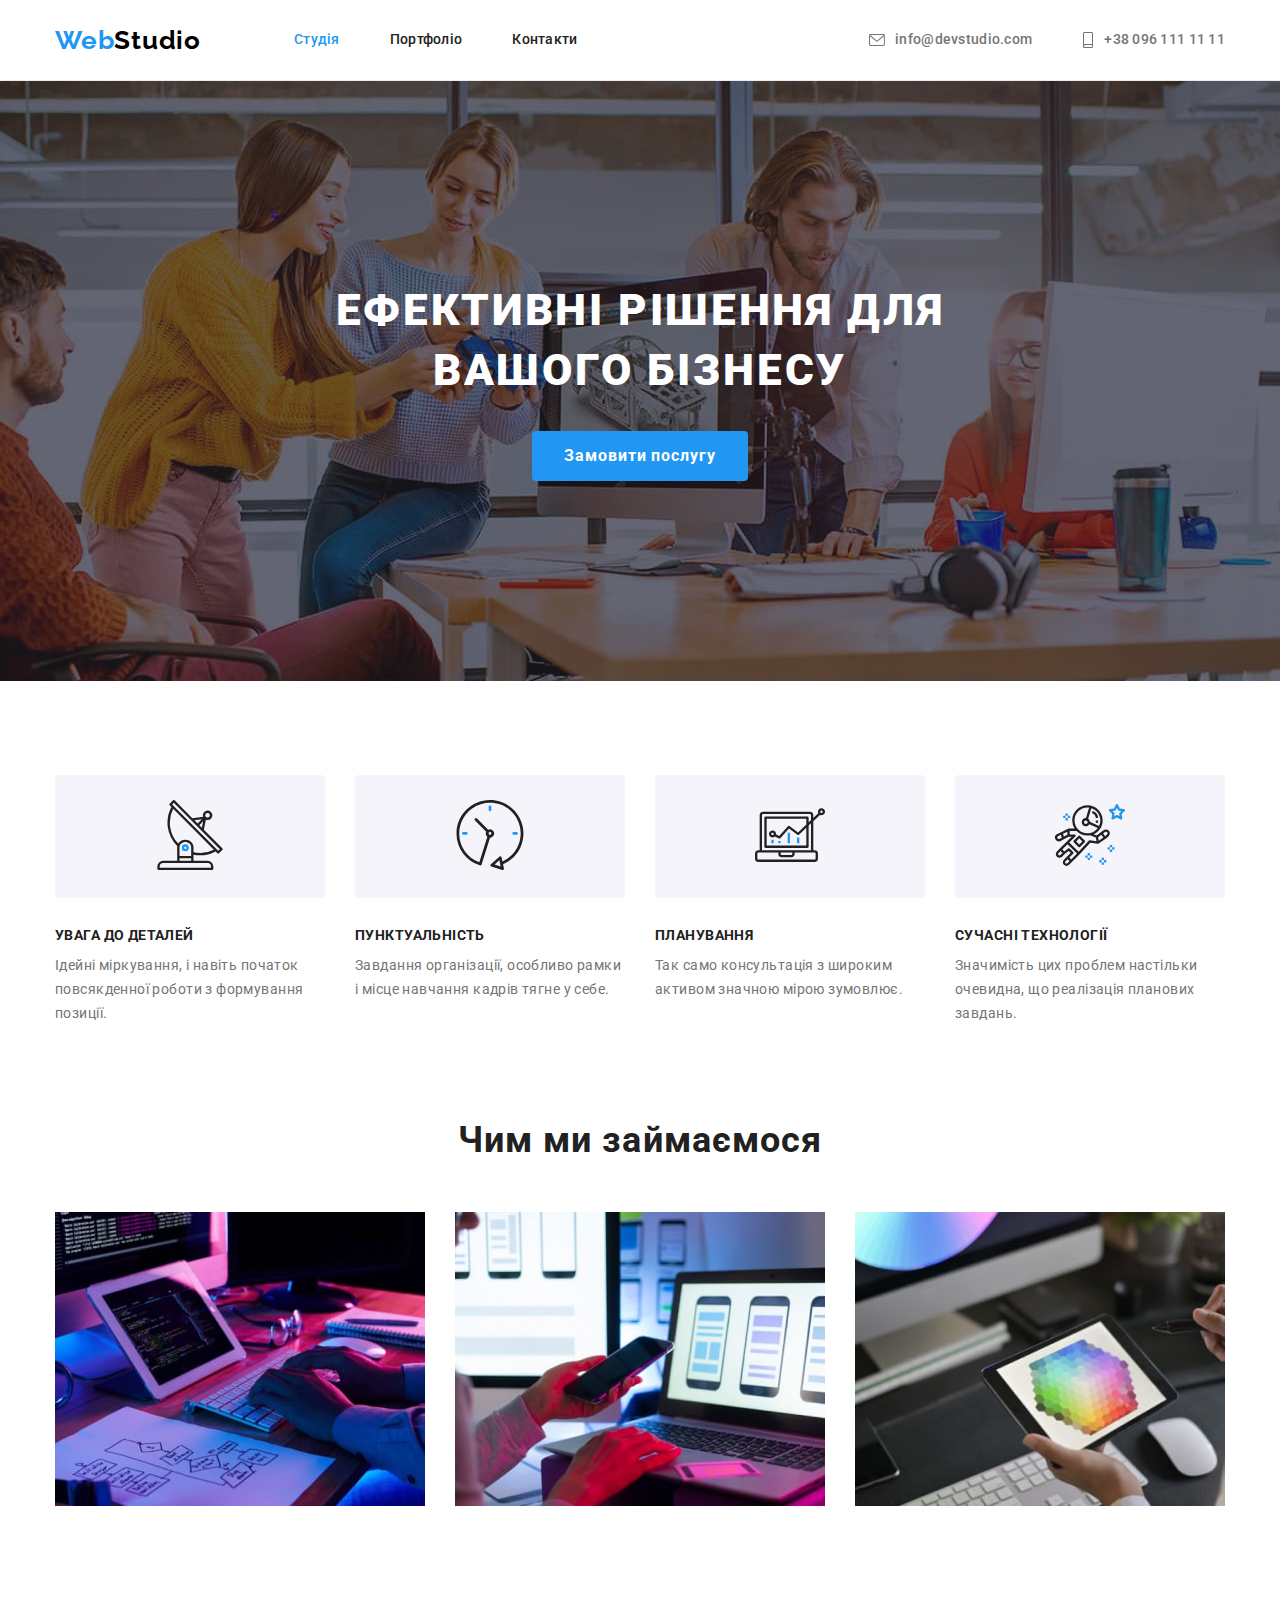
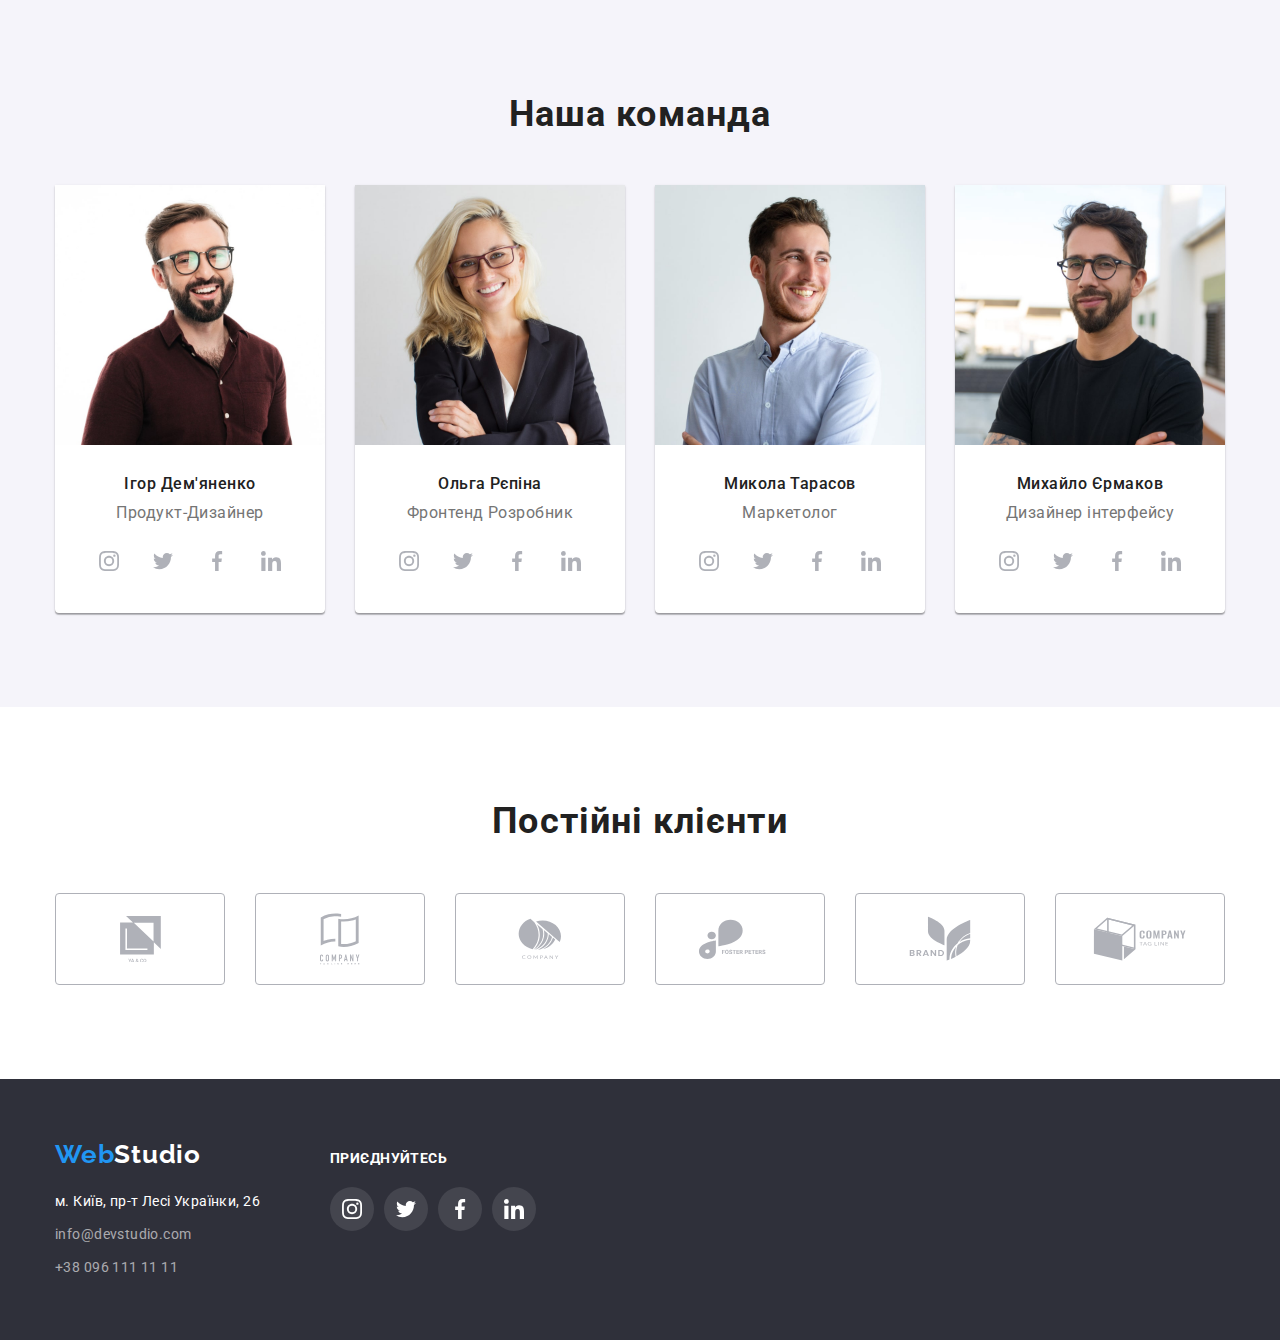
==== index.html @ c30f825c "Файли з попереднього проекту" ====
<!DOCTYPE html>
<html lang="uk">
  <head>
    <meta charset="UTF-8" />
    <meta http-equiv="X-UA-Compatible" content="IE=edge" />
    <meta name="viewport" content="width=device-width, initial-scale=1.0" />
    <title>Homework3</title>

    <link rel="preconnect" href="https://fonts.googleapis.com" />
    <link rel="preconnect" href="https://fonts.gstatic.com" crossorigin />
    <link
      href="https://fonts.googleapis.com/css2?family=Raleway:wght@700&family=Roboto:wght@400;500;700;900&display=swap"
      rel="stylesheet"
    />

    <link rel="stylesheet" href="./css/modern-normalize.css" />

    <link rel="stylesheet" href="./css/styles.css" />
  </head>

  <body>
    <header>
      <div class="container main-header">
        <nav class="main-nav">
          <a href="./index.html" class="logo-header link">Web<span class="header">Studio</span></a>

          <ul class="site-nav list">
            <li class="item"><a href="./index.html" class="link current">Студія</a></li>
            <li class="item"><a href="./portfolio.html" class="link">Портфоліо</a></li>
            <li class="item"><a href="" class="link">Контакти</a></li>
          </ul>
        </nav>

        <ul class="info-nav list">
          <li class="item">
            <a href="mailto:info@devstudio.com" class="link">
              <svg class="icon" width="16px" height="12px">
                <use href="./images/icons.svg#icon-mail"></use>
              </svg>
              info@devstudio.com</a
            >
          </li>
          <li class="item">
            <a href="tel:+380961111111" class="link">
              <svg class="icon" width="12px" height="16px">
                <use href="./images/icons.svg#icon-tel"></use>
              </svg>
              +38 096 111 11 11</a
            >
          </li>
        </ul>
      </div>
    </header>

    <main>
      <!-- Hero -->
      <section class="hero">
        <div class="container">
          <h1 class="hero-title">Ефективні рішення для вашого бізнесу</h1>
          <button type="button" class="main-button">Замовити послугу</button>
        </div>
      </section>

      <section class="section without-botpadding">
        <div class="container">
          <h2 class="visually-hidden">Особливості</h2>

          <ul class="features-list list">
            <li class="item">
              <div class="item-image">
                <svg class="image" width="70px" height="70px">
                  <use href="./images/icons.svg#icon-antenna"></use>
                </svg>
              </div>
              <h3 class="title">Увага до деталей</h3>
              <p class="describe">
                Ідейні міркування, і навіть початок повсякденної роботи з формування позиції.
              </p>
            </li>

            <li class="item">
              <div class="item-image">
                <svg class="image" width="70px" height="70px">
                  <use href="./images/icons.svg#icon-clock"></use>
                </svg>
              </div>
              <h3 class="title">Пунктуальність</h3>
              <p class="describe">
                Завдання організації, особливо рамки і місце навчання кадрів тягне у себе.
              </p>
            </li>

            <li class="item">
              <div class="item-image">
                <svg class="image" width="70px" height="70px">
                  <use href="./images/icons.svg#icon-comp"></use>
                </svg>
              </div>
              <h3 class="title">Планування</h3>
              <p class="describe">
                Так само консультація з широким активом значною мірою зумовлює.
              </p>
            </li>

            <li class="item">
              <div class="item-image">
                <svg class="image" width="70px" height="70px">
                  <use href="./images/icons.svg#icon-astronaut"></use>
                </svg>
              </div>
              <h3 class="title">Сучасні технології</h3>
              <p class="describe">
                Значимість цих проблем настільки очевидна, що реалізація планових завдань.
              </p>
            </li>
          </ul>
        </div>
      </section>

      <section class="section">
        <div class="container">
          <h2 class="section-title">Чим ми займаємося</h2>
          <ul class="work-list list">
            <li class="item">
              <img
                class="item-image"
                src="./images/index/doing1.jpg"
                alt="Створюємо функціонал додатків"
                width="370"
                height="294"
              />
            </li>
            <li class="item">
              <img
                class="item-image"
                src="./images/index/doing2.jpg"
                alt="Налаштовуємо інтерфейс додатків"
                width="370"
                height="294"
              />
            </li>
            <li class="item">
              <img
                class="item-image"
                src="./images/index/doing3.jpg"
                alt="Оптимізуємо роботу додатків"
                width="370"
                height="294"
              />
            </li>
          </ul>
        </div>
      </section>

      <section class="section team">
        <div class="container">
          <h2 class="section-title">Наша команда</h2>

          <ul class="team-list list">
            <li class="card">
              <img
                class="image"
                src="./images/index/team1.jpg"
                alt="Фото Ігора Дем'яненко"
                width="270"
                height="260"
              />
              <div class="describe">
                <h3 class="title">Ігор Дем'яненко</h3>
                <p class="job">Продукт-Дизайнер</p>
                <ul class="soc-networks list">
                  <li class="item">
                    <a href="" class="soc-icon-link">
                      <svg class="icon" width="20px" height="20px">
                        <use href="./images/icons.svg#icon-instagram"></use>
                      </svg>
                    </a>
                  </li>
                  <li class="item">
                    <a href="" class="soc-icon-link">
                      <svg class="icon" width="20px" height="20px">
                        <use href="./images/icons.svg#icon-twitter"></use>
                      </svg>
                    </a>
                  </li>
                  <li class="item">
                    <a href="" class="soc-icon-link">
                      <svg class="icon" width="20px" height="20px">
                        <use href="./images/icons.svg#icon-facebook"></use>
                      </svg>
                    </a>
                  </li>
                  <li class="item">
                    <a href="" class="soc-icon-link">
                      <svg class="icon" width="20px" height="20px">
                        <use href="./images/icons.svg#icon-linkedin"></use>
                      </svg>
                    </a>
                  </li>
                </ul>
              </div>
            </li>

            <li class="card">
              <img
                class="image"
                src="./images/index/team2.jpg"
                alt="Фото Ольги Рєпіної"
                width="270"
                height="260"
              />
              <div class="describe">
                <h3 class="title">Ольга Рєпіна</h3>
                <p class="job">Фронтенд Розробник</p>
                <ul class="soc-networks list">
                  <li class="item">
                    <a href="" class="soc-icon-link">
                      <svg class="icon" width="20px" height="20px">
                        <use href="./images/icons.svg#icon-instagram"></use>
                      </svg>
                    </a>
                  </li>
                  <li class="item">
                    <a href="" class="soc-icon-link">
                      <svg class="icon" width="20px" height="20px">
                        <use href="./images/icons.svg#icon-twitter"></use>
                      </svg>
                    </a>
                  </li>
                  <li class="item">
                    <a href="" class="soc-icon-link">
                      <svg class="icon" width="20px" height="20px">
                        <use href="./images/icons.svg#icon-facebook"></use>
                      </svg>
                    </a>
                  </li>
                  <li class="item">
                    <a href="" class="soc-icon-link">
                      <svg class="icon" width="20px" height="20px">
                        <use href="./images/icons.svg#icon-linkedin"></use>
                      </svg>
                    </a>
                  </li>
                </ul>
              </div>
            </li>

            <li class="card">
              <img
                class="image"
                src="./images/index/team3.jpg"
                alt="Фото Миколи Тарасова"
                width="270"
                height="260"
              />
              <div class="describe">
                <h3 class="title">Микола Тарасов</h3>
                <p class="job">Маркетолог</p>
                <ul class="soc-networks list">
                  <li class="item">
                    <a href="" class="soc-icon-link">
                      <svg class="icon" width="20px" height="20px">
                        <use href="./images/icons.svg#icon-instagram"></use>
                      </svg>
                    </a>
                  </li>
                  <li class="item">
                    <a href="" class="soc-icon-link">
                      <svg class="icon" width="20px" height="20px">
                        <use href="./images/icons.svg#icon-twitter"></use>
                      </svg>
                    </a>
                  </li>
                  <li class="item">
                    <a href="" class="soc-icon-link">
                      <svg class="icon" width="20px" height="20px">
                        <use href="./images/icons.svg#icon-facebook"></use>
                      </svg>
                    </a>
                  </li>
                  <li class="item">
                    <a href="" class="soc-icon-link">
                      <svg class="icon" width="20px" height="20px">
                        <use href="./images/icons.svg#icon-linkedin"></use>
                      </svg>
                    </a>
                  </li>
                </ul>
              </div>
            </li>

            <li class="card">
              <img
                class="image"
                src="./images/index/team4.jpg"
                alt="Фото Михайла Єрмакова"
                width="270"
                height="260"
              />
              <div class="describe">
                <h3 class="title">Михайло Єрмаков</h3>
                <p class="job">Дизайнер інтерфейсу</p>
                <ul class="soc-networks list">
                  <li class="item">
                    <a href="" class="soc-icon-link">
                      <svg class="icon" width="20px" height="20px">
                        <use href="./images/icons.svg#icon-instagram"></use>
                      </svg>
                    </a>
                  </li>
                  <li class="item">
                    <a href="" class="soc-icon-link">
                      <svg class="icon" width="20px" height="20px">
                        <use href="./images/icons.svg#icon-twitter"></use>
                      </svg>
                    </a>
                  </li>
                  <li class="item">
                    <a href="" class="soc-icon-link">
                      <svg class="icon" width="20px" height="20px">
                        <use href="./images/icons.svg#icon-facebook"></use>
                      </svg>
                    </a>
                  </li>
                  <li class="item">
                    <a href="" class="soc-icon-link">
                      <svg class="icon" width="20px" height="20px">
                        <use href="./images/icons.svg#icon-linkedin"></use>
                      </svg>
                    </a>
                  </li>
                </ul>
              </div>
            </li>
          </ul>
        </div>
      </section>

      <section class="section section-clients">
        <div class="container">
          <h2 class="section-title">Постійні клієнти</h2>

          <ul class="list-item list">
            <li class="item">
              <a href="" class="clients-link">
                <svg class="image" width="41px" height="46.7px">
                  <use href="./images/icons.svg#icon-company1"></use>
                </svg>
              </a>
            </li>

            <li class="item">
              <a href="" class="clients-link">
                <svg class="image" width="40px" height="52px">
                  <use href="./images/icons.svg#icon-company2"></use>
                </svg>
              </a>
            </li>
            <li class="item">
              <a href="" class="clients-link">
                <svg class="image" width="43.46px" height="41.18px">
                  <use href="./images/icons.svg#icon-company3"></use>
                </svg>
              </a>
            </li>
            <li class="item">
              <div class="border-image">
                <a href="" class="clients-link">
                  <svg class="image" width="84.44px" height="40.62px">
                    <use href="./images/icons.svg#icon-company4"></use>
                  </svg>
                </a>
              </div>
            </li>
            <li class="item">
              <a href="" class="clients-link">
                <svg class="image" width="62.54px" height="45.43px">
                  <use href="./images/icons.svg#icon-company5"></use>
                </svg>
              </a>
            </li>
            <li class="item">
              <a href="" class="clients-link">
                <svg class="image" width="93.79px" height="43.93px">
                  <use href="./images/icons.svg#icon-company6"></use>
                </svg>
              </a>
            </li>
          </ul>
        </div>
      </section>
    </main>

    <footer class="footer">
      <div class="container column-list">
        <div class="column footer-first-colomn">
          <a href="./index.html" class="logo-footer link">Web<span class="footer">Studio</span></a>
          <address class="contact-address">
            <ul class="address-list list">
              <li class="item">
                <a
                  href="https://goo.gl/maps/bpXMitdXSqZiNbTf6"
                  target="_blank"
                  rel="noopener noreferrer"
                  class="link"
                  >м. Київ, пр-т Лесі Українки, 26</a
                >
              </li>
              <li class="item">
                <a href="mailto:info@devstudio.com" class="link">info@devstudio.com</a>
              </li>
              <li class="item"><a href="tel:+380961111111" class="link">+38 096 111 11 11</a></li>
            </ul>
          </address>
        </div>
        <div class="column footer-second-column">
          <p class="title">приєднуйтесь</p>
          <ul class="list-item list">
            <li class="item">
              <a href="" class="link-icon">
                <svg class="icon" width="20px" height="20px">
                  <use href="./images/icons.svg#icon-instagram"></use>
                </svg>
              </a>
            </li>
            <li class="item">
              <a href="" class="link-icon">
                <svg class="icon" width="20px" height="20px">
                  <use href="./images/icons.svg#icon-twitter"></use>
                </svg>
              </a>
            </li>
            <li class="item">
              <a href="" class="link-icon">
                <svg class="icon" width="20px" height="20px">
                  <use href="./images/icons.svg#icon-facebook"></use>
                </svg>
              </a>
            </li>
            <li class="item">
              <a href="" class="link-icon">
                <svg class="icon" width="20px" height="20px">
                  <use href="./images/icons.svg#icon-linkedin"></use>
                </svg>
              </a>
            </li>
          </ul>
        </div>
      </div>
    </footer>
  </body>
</html>
---- css/styles.css ----
/*
основной серый текст - #757575;
второстепенный черный текст- #212121;
при наведении на ссылку (акцент) - голубой - #2196F3;
белый текст в hero и футере  - #FFFFFF;
задний фон на нечетной сеции - #F5F4FA;
задний фон hero и футера темно-синий - #2F303A;
серый border - #EEEEEE;
серая линия под хедером - #ECECEC;
черный - #000000;
серый дял текск футера - #FFFFFF99;
*/

:root {
  --primary-text-color: #757575;
  --full-black-color: #000000;
  --secondary-black-color: #212121;
  --accent-blue-color: #2196f3;
  --primary-white-color: #ffffff;
  --dark-background: #2f303a;
  --gray-background: #f5f4fa;
  --gray-opacity-color: #ffffff99;
  --card-border-background: #eeeeee;
  --gray-header-border: #ececec;
  --btn-background-color: #188ce8;
  --icon-soc-networks-color: #afb1b8;
}

body {
  font-family: 'Roboto', sans-serif;
  font-size: 14px;
  letter-spacing: 0.03em;

  background-color: var(--primary-white-color);
  color: var(--primary-text-color);
}

/* ---------УТИЛИТЫ--------- */

h1,
h2,
h3,
h4,
h5,
h6,
p {
  margin: 0;
}

img {
  display: block;
  max-width: 100%;
  height: auto;
}

button {
  display: block;
  cursor: pointer;
  border: none;
  border-radius: 4px;
}

.link {
  text-decoration: none;
}

.list {
  list-style: none;

  margin: 0;
  padding-left: 0;
}

.visually-hidden {
  position: absolute;
  white-space: nowrap;
  width: 1px;
  height: 1px;
  overflow: hidden;
  border: 0;
  padding: 0;
  clip: rect(0 0 0 0);
  clip-path: inset(50%);
  margin: -1px;
}

.container {
  width: 1200px;
  padding: 0 15px;

  margin: 0 auto;
}

/* ----------MAIN-HEADER---------- */

header {
  border-bottom: 1px solid var(--gray-header-border);
}

.main-header {
  display: flex;
  align-items: center;
}

/* ----------MAIN-NAV---------- */

.main-nav {
  display: flex;
  align-items: center;
}

/* ------------NAVIGATION------------ */

.logo-header,
.logo-footer {
  display: inline-block;
  color: var(--accent-blue-color);

  font-family: 'Raleway', sans-serif;
  font-style: normal;
  font-weight: 700;
  font-size: 26px;
  line-height: 1.19;
  letter-spacing: 0.03em;
}

.logo-header .header {
  padding: 0;
  color: var(--full-black-color);
}

.logo-footer .footer {
  padding: 0;
  color: var(--primary-white-color);
}

/* ----------SITE-NAV---------- */

.site-nav {
  display: flex;

  margin-left: 93px;
}

.site-nav .item:not(:last-child) {
  margin-right: 50px;
}

.site-nav .link {
  display: block;
  padding: 32px 0;

  color: var(--secondary-black-color);

  font-weight: 500;
  font-size: 14px;
  line-height: 1.14;
  letter-spacing: 0.02em;
}

.site-nav .link.current {
  color: var(--accent-blue-color);
}

.site-nav .link:hover,
.site-nav .link:focus {
  color: var(--accent-blue-color);
}

/* --------INFO-NAV-------- */

.info-nav {
  display: flex;
  margin-left: auto;
}

.info-nav > .item + .item {
  margin-left: 50px;
}

.info-nav .item {
  display: flex;
  align-items: center;
}

.info-nav .link {
  display: flex;
  align-items: center;
  padding: 32px 0;

  color: var(--primary-text-color);

  font-weight: 500;
  font-size: 14px;
  line-height: 1.14;
  letter-spacing: 0.02em;
}

.info-nav .icon {
  fill: currentColor;
  margin-right: 10px;
}

.info-nav .link:hover,
.info-nav .link:focus {
  color: var(--accent-blue-color);
}

/* ------------HERO------------ */

.hero {
  text-align: center;
  padding: 200px 0;

  max-width: 1600px;
  height: 600px;
  margin-left: auto;
  margin-right: auto;

  background-color: var(--dark-background);
  background-image: linear-gradient(rgba(47, 48, 58, 0.4), rgba(47, 48, 58, 0.4)),
    url('../images/index/background.jpg');
  background-repeat: no-repeat;
  background-position: center;
  background-size: cover;
}

.hero-title {
  width: 696px;
  margin: 0 auto 30px;

  color: var(--primary-white-color);

  font-weight: 900;
  font-size: 44px;
  line-height: 1.36;
  letter-spacing: 0.06em;
  text-transform: uppercase;
}

/* ------------BUTTON------------ */

.button-list {
  display: flex;
  justify-content: center;

  margin-bottom: 50px;
}

.button-list .item {
  margin-right: 8px;
}

.button-list .item:last-child {
  margin-right: 0;
}

.button-list .button {
  padding: 6px 22px;

  font-family: inherit;
  font-weight: 500;
  font-size: 16px;
  line-height: 1.62;
  text-align: center;
  letter-spacing: 0.03em;

  background-color: var(--gray-background);
  color: var(--secondary-black-color);
}

.button-list .button:hover,
.button-list .button:focus {
  color: var(--primary-white-color);
  background-color: var(--accent-blue-color);

  box-shadow: 0px 2px 2px 0px #0000001f, 0px 1px 2px 0px #00000014, 0px 3px 1px 0px #0000001a;
}

.main-button {
  display: inline-block;
  padding: 10px 32px;

  font-family: inherit;
  letter-spacing: 0.06em;
  font-weight: 700;
  font-size: 16px;
  line-height: 1.88;

  color: var(--primary-white-color);
  background-color: var(--accent-blue-color);
}

.main-button:hover,
.main-button:focus {
  background-color: var(--btn-background-color);
}

/* ------------ОСОБЛИВОСТІ------------ */

.section {
  padding-top: 94px;
  padding-bottom: 94px;
}

.section.without-botpadding {
  padding-bottom: 0;
}

.section-title {
  margin-bottom: 50px;

  font-weight: 700;
  font-size: 36px;
  line-height: 1.16;
  text-align: center;
  letter-spacing: 0.03em;

  color: var(--secondary-black-color);
}

/* -----------FEATURES----------- */

.features-list {
  display: flex;
  gap: 30px;
}

.features-list .item {
  width: calc((100% - 90px) / 4);
}

.features-list .item-image {
  display: block;
  padding: 25px 100px;
  text-align: center;
  margin-bottom: 30px;

  background-color: var(--gray-background);
  border-radius: 4px;
}

.features-list .title {
  margin-bottom: 10px;

  font-weight: 700;
  font-size: 14px;
  line-height: 1.14;
  letter-spacing: 0.03em;
  text-transform: uppercase;

  color: var(--secondary-black-color);
}

.features-list .describe {
  font-size: 14px;
  line-height: 1.71;
  letter-spacing: 0.03em;
}

/* ------------WORK------------ */

.work-list {
  display: flex;
  gap: 30px;
}

.work-list .item {
  margin-top: 0;
  margin-bottom: 0;
}

.work-list .item-image {
  display: block;
}

/* ------------КОМАНДА------------ */

/* calc((100% - кол-во маржинов * значение маржинов) / кол-во элементов в строке) */

.section.team {
  background-color: var(--gray-background);
}

.team-list {
  display: flex;
  gap: 30px;
}

.team-list .card {
  width: calc((100% - 90px) / 4);

  background-color: var(--primary-white-color);
  box-shadow: 0px 1px 3px rgba(0, 0, 0, 0.12), 0px 1px 1px rgba(0, 0, 0, 0.14),
    0px 2px 1px rgba(0, 0, 0, 0.2);
  border-radius: 0px 0px 4px 4px;
}

.team-list .describe {
  padding-top: 30px;
  padding-bottom: 30px;
}

.team-list .title,
.team-list .job {
  font-weight: 400;
  font-size: 16px;
  line-height: 1.18;
  text-align: center;
  letter-spacing: 0.03em;
}

.team-list .title {
  margin-bottom: 10px;
  font-weight: 500;
  color: var(--secondary-black-color);
}

.soc-networks {
  display: flex;
  margin-top: 16px;
  justify-content: center;
}

.soc-networks .item:not(:last-child) {
  margin-right: 10px;
}

.soc-icon-link {
  display: flex;
  justify-content: center;
  align-items: center;
  width: 44px;
  height: 44px;
  border: none;
  border-radius: 50%;

  color: var(--icon-soc-networks-color);
}

.soc-networks .icon {
  fill: currentColor;
}

.soc-icon-link:hover,
.soc-icon-link:focus {
  background-color: var(--accent-blue-color);
  color: var(--primary-white-color);
}

/* ------------ПОСТІЙНІ КЛІЄНТИ------------ */

.section-clients .section-title {
  margin-bottom: 50px;
}

.section-clients .list-item {
  display: flex;
}

.section-clients .item:not(:last-child) {
  margin-right: 30px;
}

.section-clients .clients-link {
  display: flex;
  justify-content: center;
  align-items: center;
  width: 170px;
  height: 92px;

  border: 1px solid var(--icon-soc-networks-color);
  border-radius: 4px;

  color: var(--icon-soc-networks-color);
}

.section-clients .image {
  fill: currentColor;
}

.clients-link:hover,
.clients-link:focus {
  border-color: var(--accent-blue-color);
  color: var(--accent-blue-color);
}

/* ------------ФУТЕР------------ */

.footer {
  padding-top: 60px;
  padding-bottom: 60px;
  background-color: var(--dark-background);
}

.footer .column-list {
  display: flex;
  align-items: baseline;
}

.footer .column:not(:last-child) {
  margin-right: 70px;
}

.logo-footer {
  margin-top: 0;
  margin-bottom: 20px;
}

.contact-address {
  font-style: normal;
}

.address-list .link {
  color: var(--gray-opacity-color);
  line-height: 1.71;
}

.address-list .link[href*='maps'] {
  color: var(--primary-white-color);
}

.address-list .link:hover,
.address-list .link:focus {
  color: var(--accent-blue-color);
}

.address-list .item:not(:last-child) {
  margin-top: 0;
  margin-bottom: 9px;
}

/* -----SECOND-COLUMN----- */

.footer-second-column .title {
  margin-bottom: 20px;
  font-weight: 700;
  line-height: 1.14;
  text-transform: uppercase;

  color: var(--primary-white-color);
}

.footer-second-column .list-item {
  display: flex;
}

.footer-second-column .item:not(:last-child) {
  margin-right: 10px;
}

.footer-second-column .link-icon {
  display: flex;
  justify-content: center;
  align-items: center;
  padding: 12px;
  border: none;
  border-radius: 50%;

  background-color: #ffffff1a;
  color: var(--primary-white-color);
}

.footer-second-column .icon {
  fill: currentColor;
}

.footer-second-column .link-icon:hover,
.footer-second-column .link-icon:focus {
  background-color: var(--accent-blue-color);
}

/* ------------***PORTFOLIO***------------ */

.examples-list {
  display: flex;
  flex-wrap: wrap;
}

.examples-list .item {
  width: calc((100% - 60px) / 3);
  margin-right: 30px;
  margin-bottom: 30px;
}

.examples-list .item:nth-child(3n) {
  margin-right: 0;
}

.examples-list .item:nth-last-child(-n + 3) {
  margin-bottom: 0;
}

.examples-list .card-link {
  display: block;
  color: var(--primary-text-color);
}

.examples-list .card-link:hover,
.examples-list .card-link:focus {
  box-shadow: 1px 4px 6px 0px #00000029, 0px 4px 4px 0px #0000000f, 0px 1px 1px 0px #0000001f;
}

.examples-list .border {
  padding: 20px 24px;

  border: 1px solid var(--card-border-background);
  border-top: none;
}

.examples-list .title {
  margin-bottom: 4px;

  color: var(--secondary-black-color);

  font-weight: 700;
  font-size: 18px;
  line-height: 2;
  letter-spacing: 0.06em;
}

.examples-list .type {
  font-size: 16px;
  line-height: 1.87;
  letter-spacing: 0.03em;
}
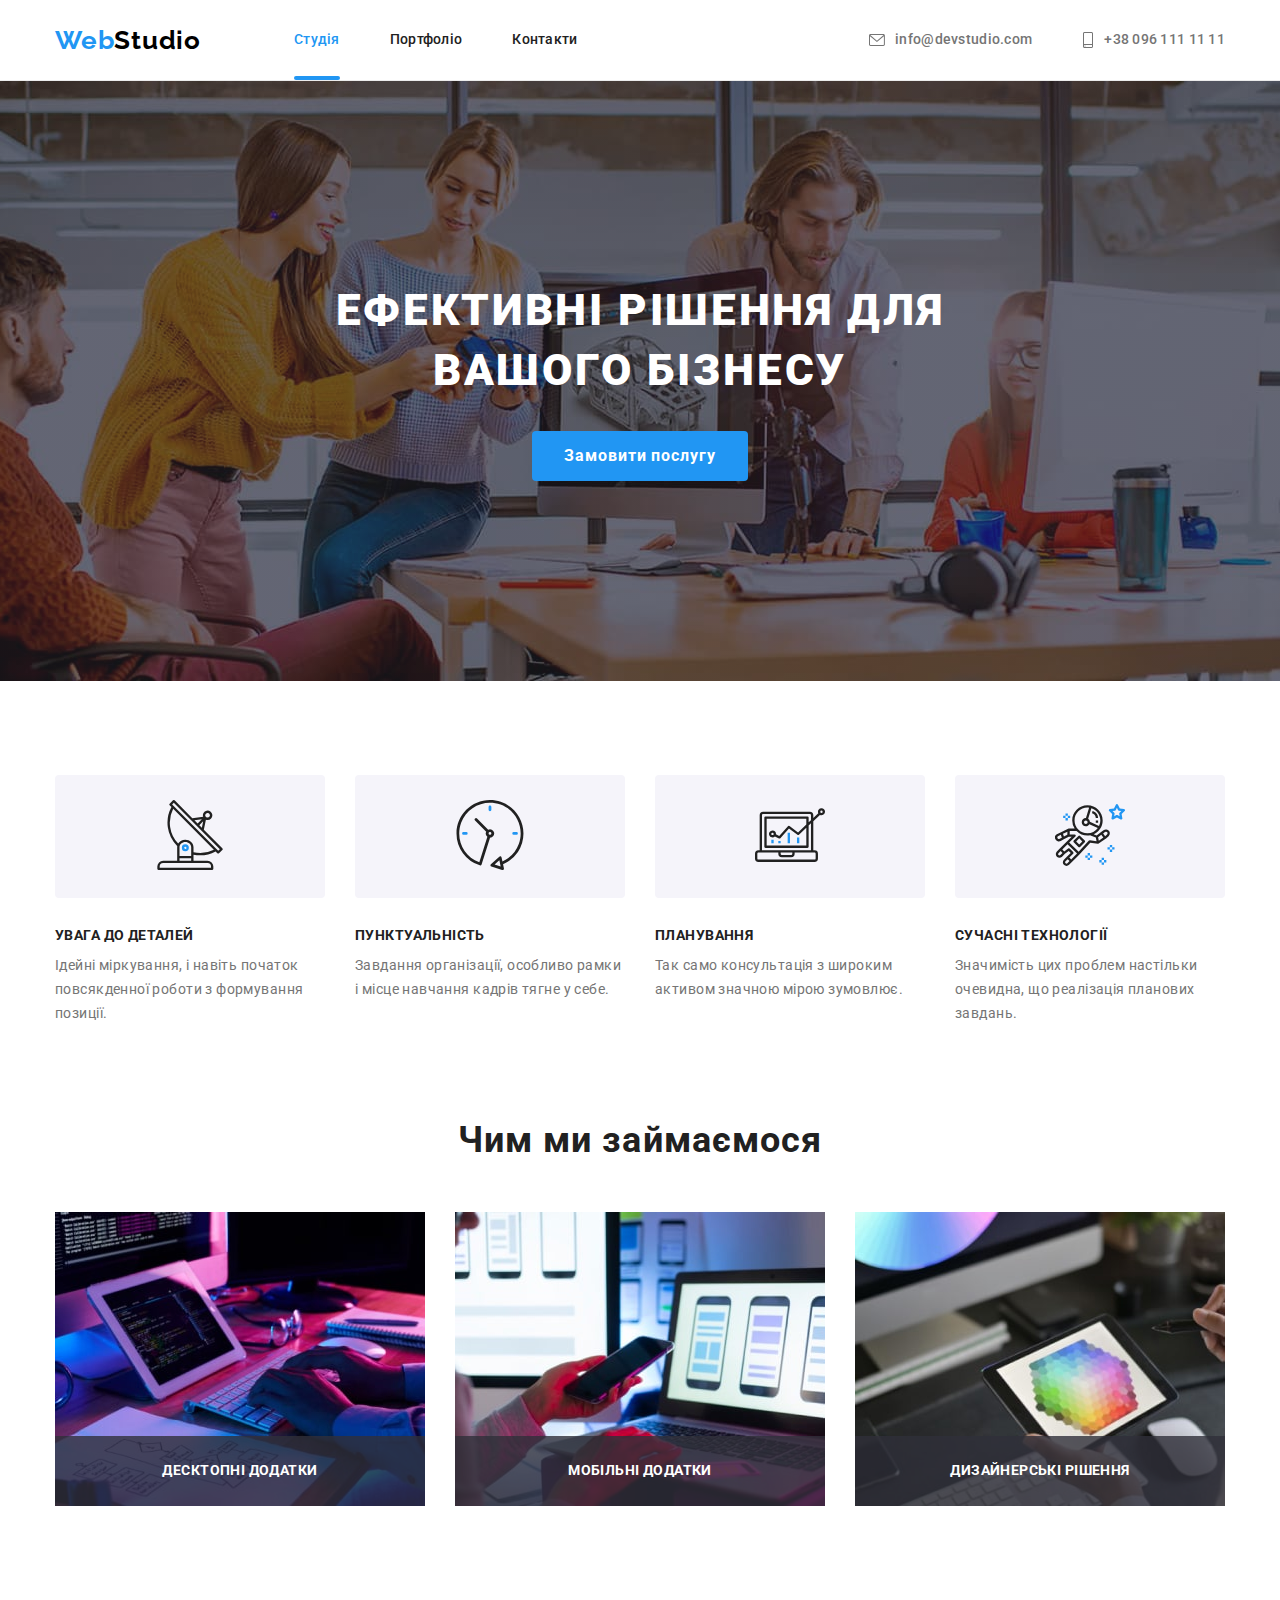
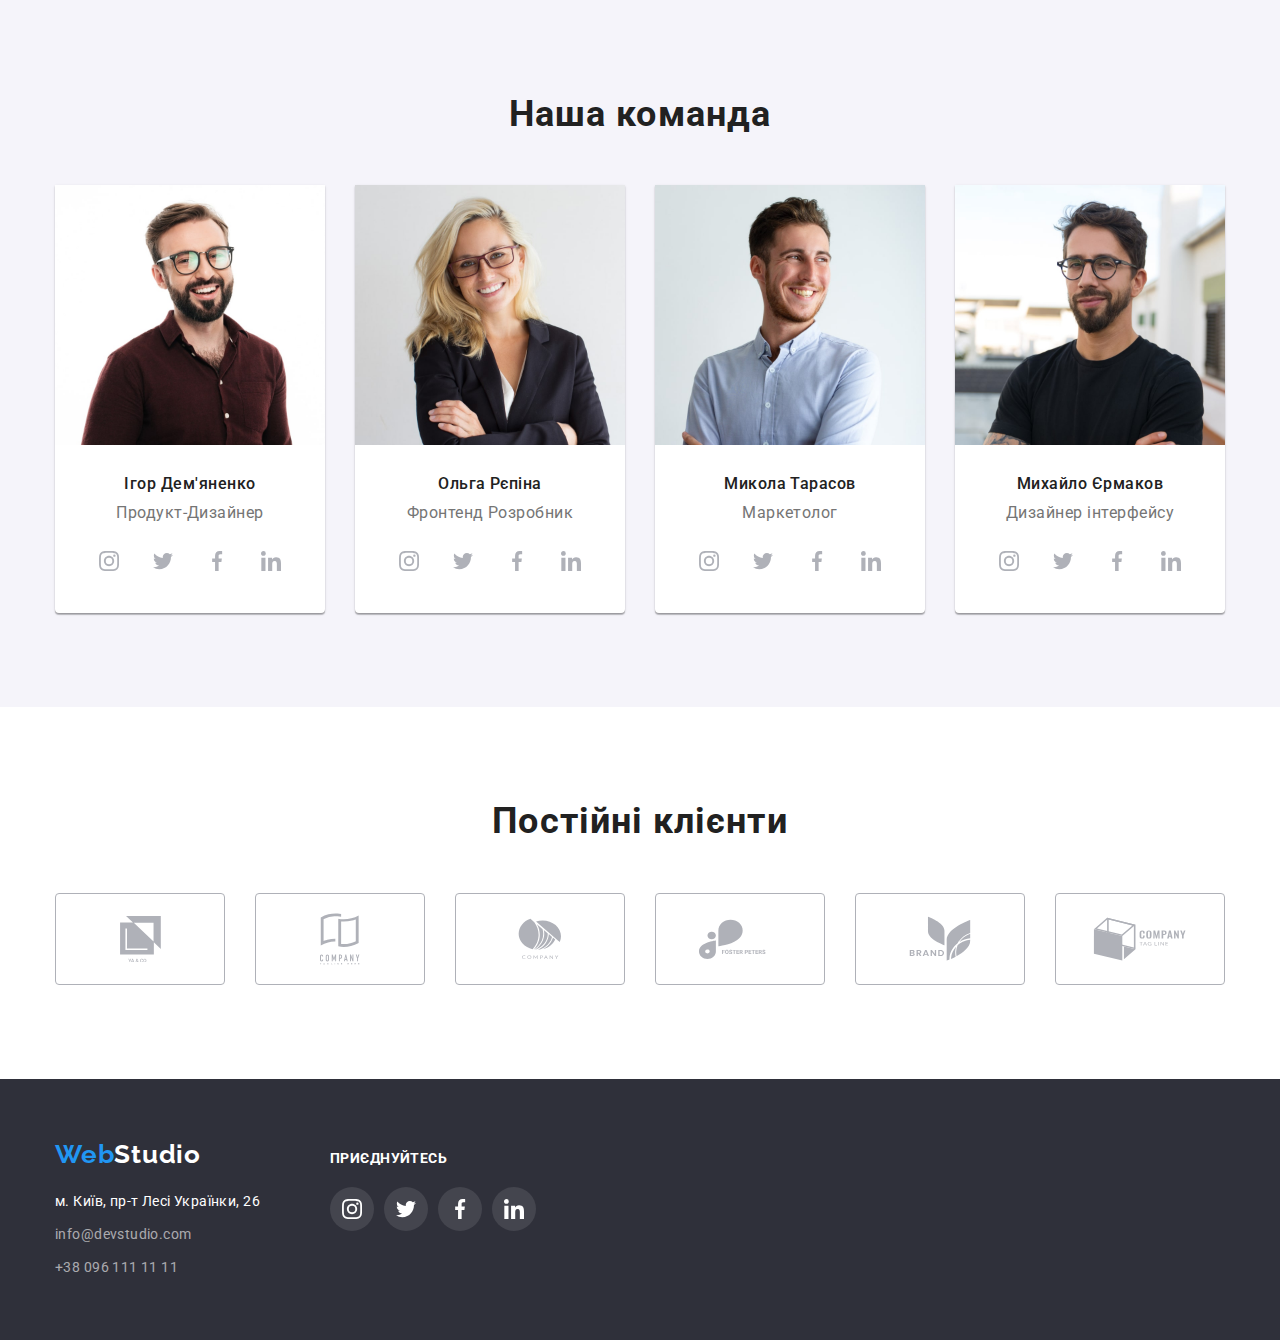
==== commit 6621c868: "Зробити потрібно модалку" ====
--- a/index.html
+++ b/index.html
@@ -57,8 +57,10 @@
       <section class="hero">
         <div class="container">
           <h1 class="hero-title">Ефективні рішення для вашого бізнесу</h1>
-          <button type="button" class="main-button">Замовити послугу</button>
-        </div>
+          <button type="button" class="main-button data-modal-open">Замовити послугу</button>
+        </div>
+
+        <div class="backdrop"></div>
       </section>
 
       <section class="section without-botpadding">
@@ -129,6 +131,7 @@
                 width="370"
                 height="294"
               />
+              <p class="item-title-image">Десктопні додатки</p>
             </li>
             <li class="item">
               <img
@@ -138,6 +141,7 @@
                 width="370"
                 height="294"
               />
+              <p class="item-title-image">Мобільні додатки</p>
             </li>
             <li class="item">
               <img
@@ -147,6 +151,7 @@
                 width="370"
                 height="294"
               />
+              <p class="item-title-image">Дизайнерські рішення</p>
             </li>
           </ul>
         </div>
@@ -356,6 +361,7 @@
                 </svg>
               </a>
             </li>
+
             <li class="item">
               <a href="" class="clients-link">
                 <svg class="image" width="43.46px" height="41.18px">
@@ -363,6 +369,7 @@
                 </svg>
               </a>
             </li>
+
             <li class="item">
               <div class="border-image">
                 <a href="" class="clients-link">
@@ -372,6 +379,7 @@
                 </a>
               </div>
             </li>
+
             <li class="item">
               <a href="" class="clients-link">
                 <svg class="image" width="62.54px" height="45.43px">
@@ -379,6 +387,7 @@
                 </svg>
               </a>
             </li>
+
             <li class="item">
               <a href="" class="clients-link">
                 <svg class="image" width="93.79px" height="43.93px">
@@ -448,5 +457,7 @@
         </div>
       </div>
     </footer>
+
+    <script src="./js/modal.js"></script>
   </body>
 </html>
--- a/css/styles.css
+++ b/css/styles.css
@@ -24,6 +24,8 @@
   --gray-header-border: #ececec;
   --btn-background-color: #188ce8;
   --icon-soc-networks-color: #afb1b8;
+
+  --background-dark-color: #2f303acc;
 }
 
 body {
@@ -147,6 +149,7 @@
 }
 
 .site-nav .link {
+  position: relative;
   display: block;
   padding: 32px 0;
 
@@ -160,6 +163,20 @@
 
 .site-nav .link.current {
   color: var(--accent-blue-color);
+}
+
+.site-nav .link.current::after {
+  content: '';
+  display: block;
+  position: absolute;
+  left: 0;
+  bottom: 0;
+
+  width: 100%;
+  height: 4px;
+  border-radius: 2px;
+
+  background-color: var(--accent-blue-color);
 }
 
 .site-nav .link:hover,
@@ -366,12 +383,33 @@
 }
 
 .work-list .item {
+  position: relative;
+
   margin-top: 0;
   margin-bottom: 0;
 }
 
 .work-list .item-image {
   display: block;
+}
+
+.work-list .item-title-image {
+  position: absolute;
+  bottom: 0;
+  left: 0;
+
+  display: block;
+  width: 100%;
+  padding-top: 27px;
+  padding-bottom: 27px;
+
+  font-weight: 700;
+  line-height: 1.14;
+  text-align: center;
+  text-transform: uppercase;
+  color: var(--primary-white-color);
+
+  background-color: var(--background-dark-color);
 }
 
 /* ------------КОМАНДА------------ */
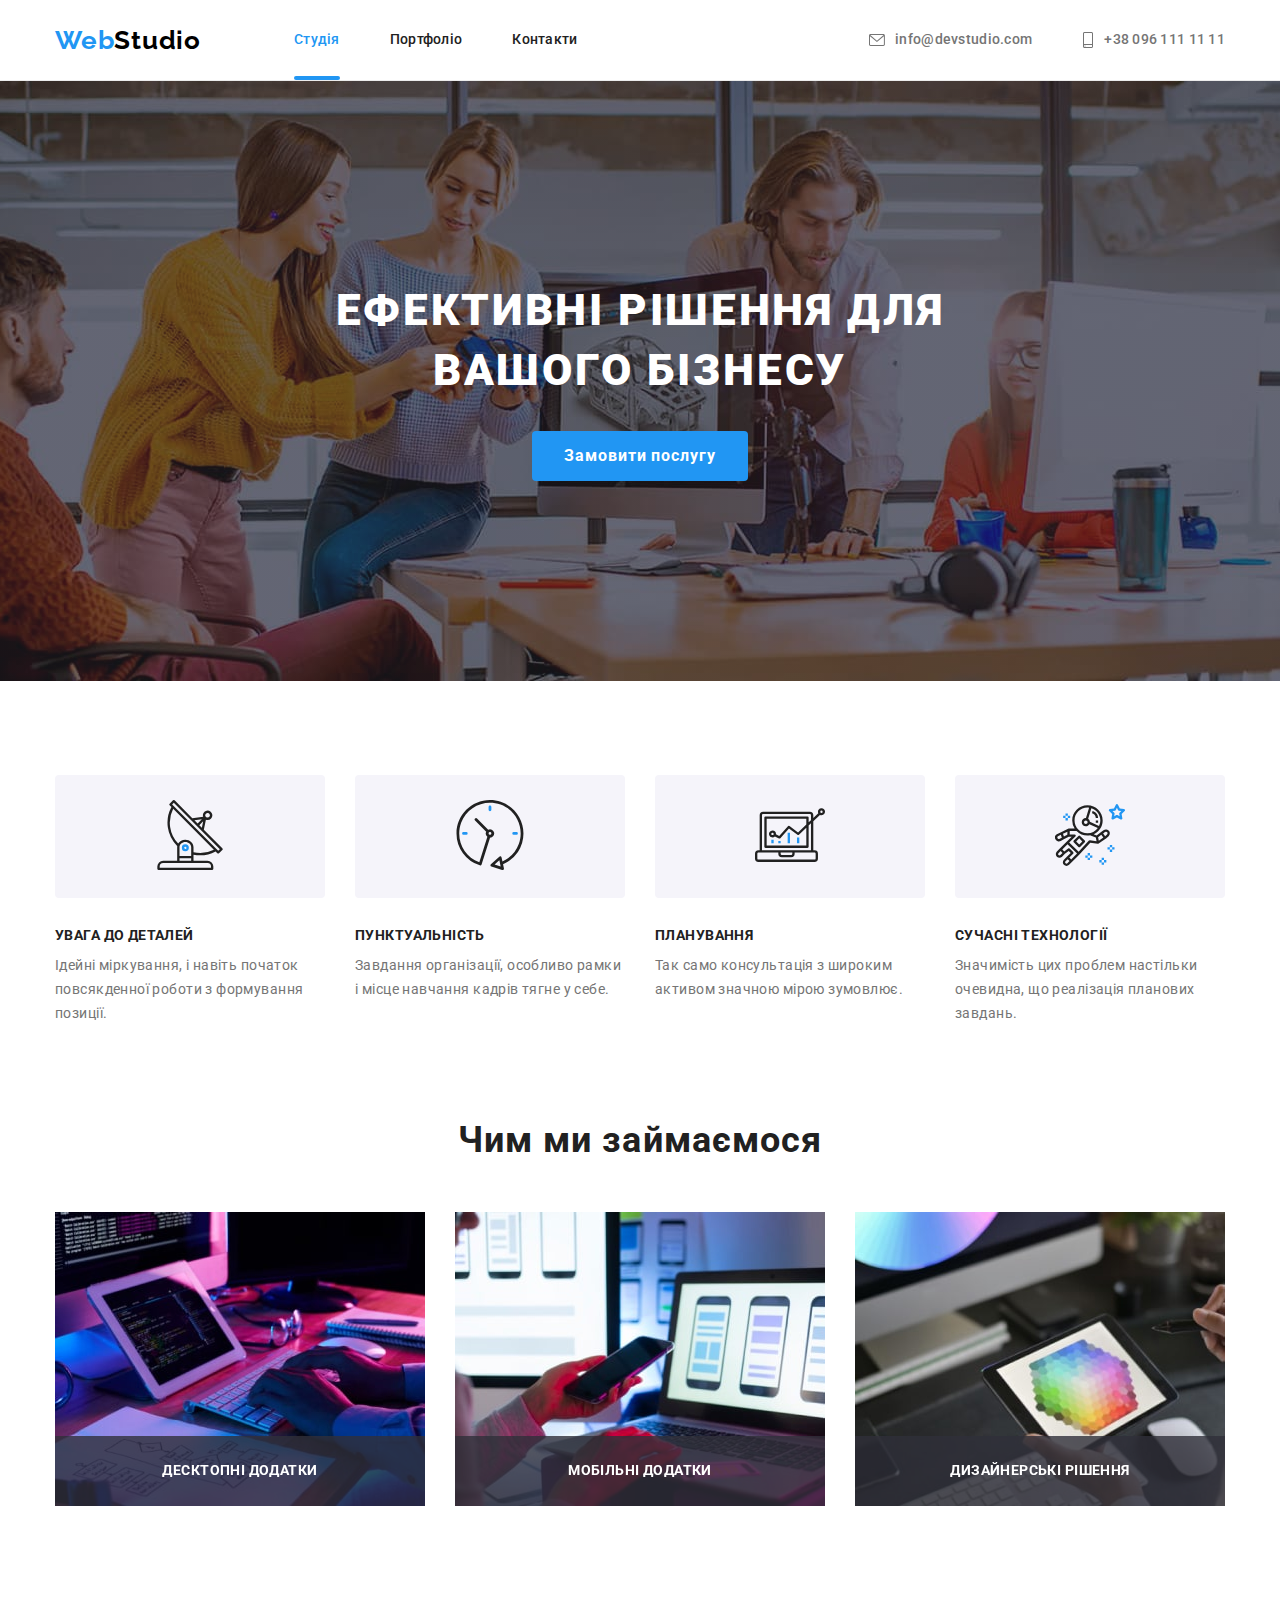
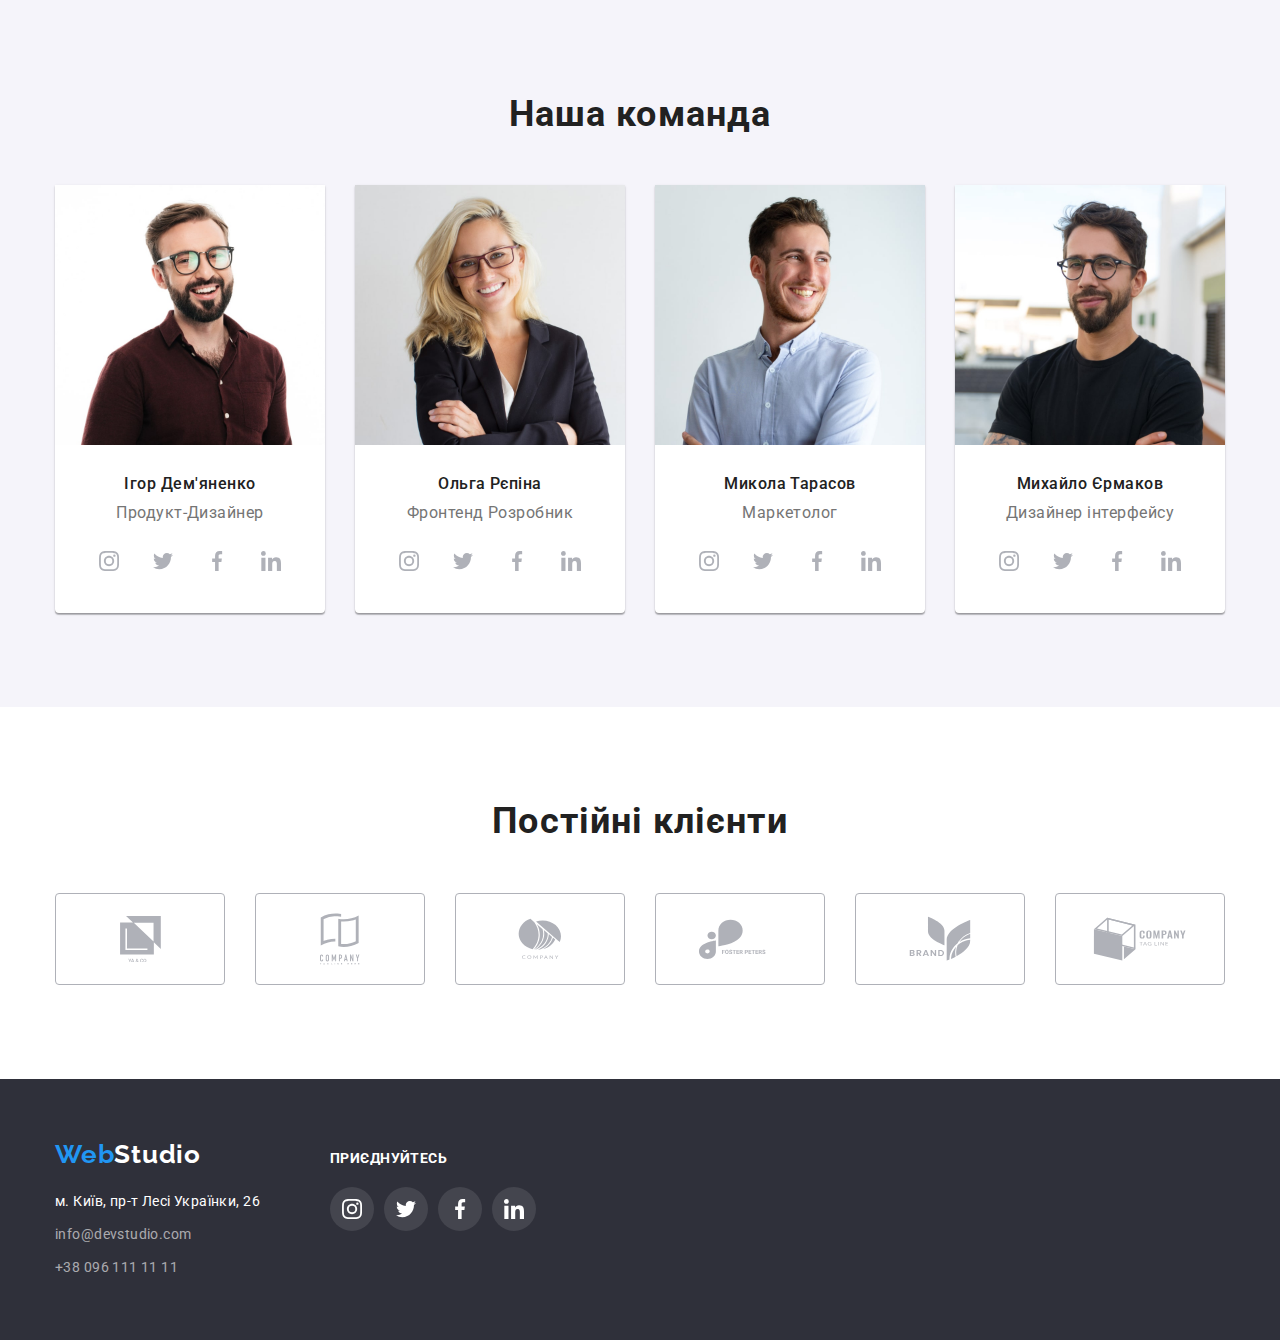
==== commit bf9c5875: "Зробити анімацію, дивитися тз" ====
--- a/index.html
+++ b/index.html
@@ -57,10 +57,18 @@
       <section class="hero">
         <div class="container">
           <h1 class="hero-title">Ефективні рішення для вашого бізнесу</h1>
-          <button type="button" class="main-button data-modal-open">Замовити послугу</button>
-        </div>
-
-        <div class="backdrop"></div>
+          <button type="button" class="main-button" data-modal-open>Замовити послугу</button>
+        </div>
+
+        <div class="backdrop is-hidden" data-modal>
+          <div class="modal">
+            <div class="elips-svg" data-modal-close>
+              <svg width="11px" height="11px">
+                <use href="./images/icons.svg#icon-cross"></use>
+              </svg>
+            </div>
+          </div>
+        </div>
       </section>
 
       <section class="section without-botpadding">
--- a/css/styles.css
+++ b/css/styles.css
@@ -26,6 +26,7 @@
   --icon-soc-networks-color: #afb1b8;
 
   --background-dark-color: #2f303acc;
+  --background-backdrop: #00000033;
 }
 
 body {
@@ -255,6 +256,50 @@
   text-transform: uppercase;
 }
 
+/* ---------MODAL--------- */
+
+.backdrop {
+  position: fixed;
+  top: 0;
+  left: 0;
+  bottom: 0;
+  right: 0;
+  background-color: var(--background-backdrop);
+}
+
+.backdrop.is-hidden {
+  opacity: 0;
+  pointer-events: none;
+}
+
+.modal {
+  position: absolute;
+  left: 50%;
+  top: 50%;
+  width: 528px;
+  height: 581px;
+  background-color: var(--primary-white-color);
+
+  transform: translate(-50%, -50%);
+  box-shadow: 0px 2px 1px 0px #00000033, 0px 1px 1px 0px #00000024, 0px 1px 3px 0px #0000001f;
+}
+
+.elips-svg {
+  position: absolute;
+  right: 8px;
+  top: 8px;
+  display: flex;
+  align-items: center;
+  justify-content: center;
+
+  width: 30px;
+  height: 30px;
+  border: 1px solid #0000001a;
+  border-radius: 50%;
+
+  cursor: pointer;
+}
+
 /* ------------BUTTON------------ */
 
 .button-list {
@@ -639,7 +684,42 @@
   box-shadow: 1px 4px 6px 0px #00000029, 0px 4px 4px 0px #0000000f, 0px 1px 1px 0px #0000001f;
 }
 
-.examples-list .border {
+/* ----------TOP-BOARD---------- */
+
+.examples-list .top-board {
+  position: relative;
+  overflow: hidden;
+}
+
+.top-board .card-backdrop {
+  position: absolute;
+  bottom: 0;
+  left: 0;
+
+  width: 100%;
+  height: 100%;
+  background-color: #2196f3e5;
+
+  transform: translateX(100%);
+}
+
+.card-backdrop .text {
+  padding: 63px 24px;
+
+  font-size: 18px;
+  line-height: 1.56;
+  letter-spacing: 0.03em;
+
+  color: var(--primary-white-color);
+}
+
+.card-link:hover .card-backdrop {
+  transform: translateX(0);
+}
+
+/* ----------BOTTOM-BOARD---------- */
+
+.examples-list .bottom-board {
   padding: 20px 24px;
 
   border: 1px solid var(--card-border-background);
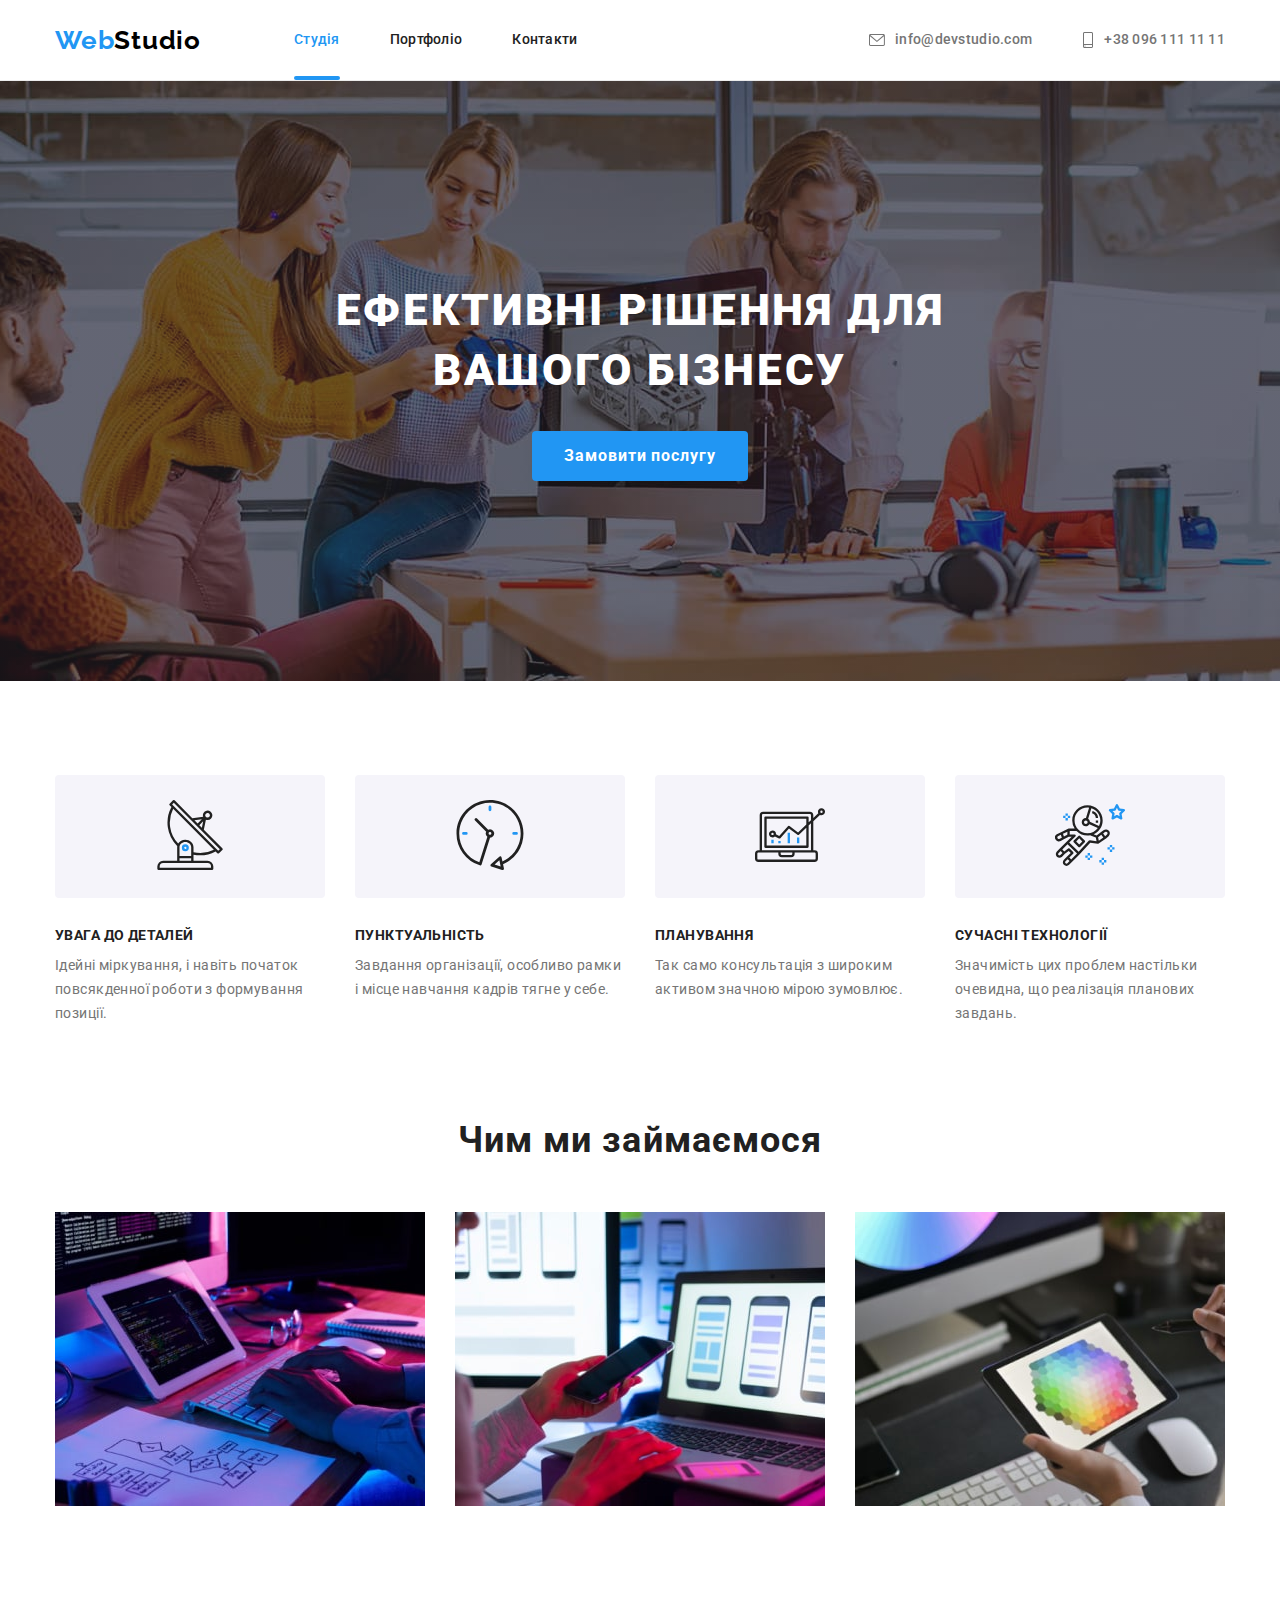
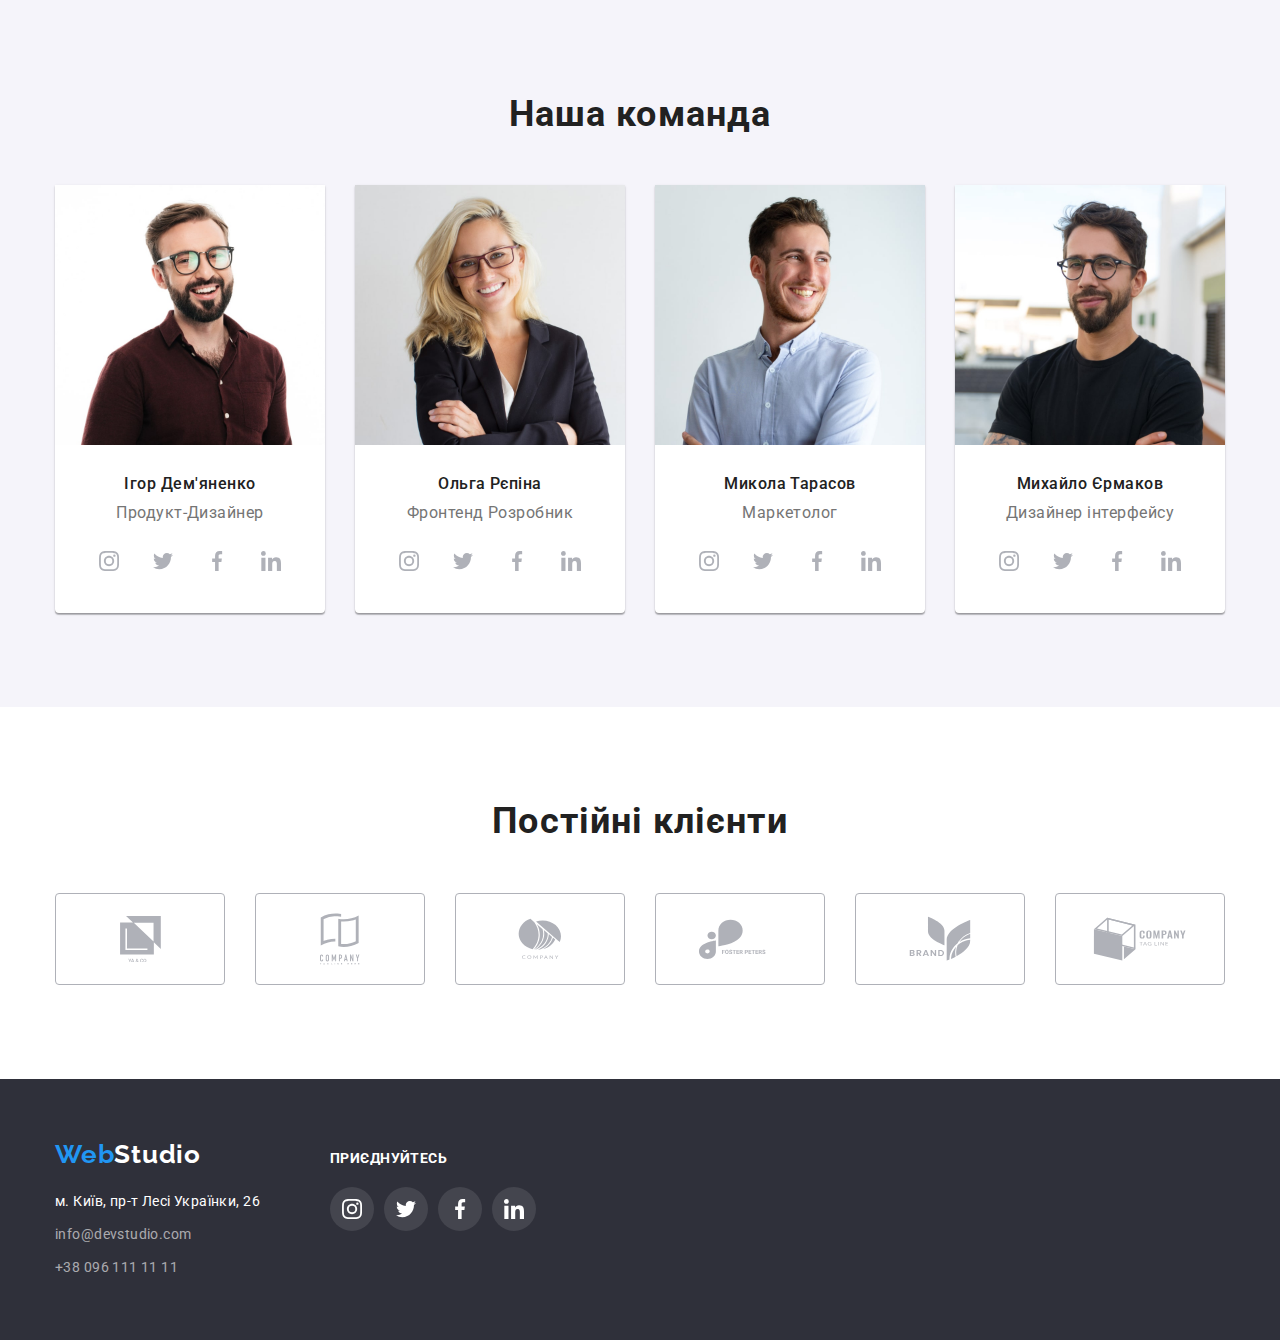
==== commit 928b5134: "Готове дз до перевірки" ====
--- a/index.html
+++ b/index.html
@@ -4,7 +4,7 @@
     <meta charset="UTF-8" />
     <meta http-equiv="X-UA-Compatible" content="IE=edge" />
     <meta name="viewport" content="width=device-width, initial-scale=1.0" />
-    <title>Homework3</title>
+    <title>Homework5</title>
 
     <link rel="preconnect" href="https://fonts.googleapis.com" />
     <link rel="preconnect" href="https://fonts.gstatic.com" crossorigin />
--- a/css/styles.css
+++ b/css/styles.css
@@ -24,9 +24,10 @@
   --gray-header-border: #ececec;
   --btn-background-color: #188ce8;
   --icon-soc-networks-color: #afb1b8;
-
   --background-dark-color: #2f303acc;
   --background-backdrop: #00000033;
+
+  --transition-standart: 250ms cubic-bezier(0.4, 0, 0.2, 1);
 }
 
 body {
@@ -265,11 +266,19 @@
   bottom: 0;
   right: 0;
   background-color: var(--background-backdrop);
+  opacity: 1;
+
+  transition: opacity var(--transition-standart);
+  z-index: 10;
 }
 
 .backdrop.is-hidden {
   opacity: 0;
   pointer-events: none;
+}
+
+.backdrop.is-hidden .modal {
+  transform: translate(-50%, -50%) scale(1.1);
 }
 
 .modal {
@@ -279,9 +288,11 @@
   width: 528px;
   height: 581px;
   background-color: var(--primary-white-color);
-
-  transform: translate(-50%, -50%);
   box-shadow: 0px 2px 1px 0px #00000033, 0px 1px 1px 0px #00000024, 0px 1px 3px 0px #0000001f;
+
+  transform: translate(-50%, -50%) scale(1);
+
+  transition: transform var(--transition-standart);
 }
 
 .elips-svg {
@@ -432,6 +443,7 @@
 
   margin-top: 0;
   margin-bottom: 0;
+  overflow: hidden;
 }
 
 .work-list .item-image {
@@ -453,8 +465,14 @@
   text-align: center;
   text-transform: uppercase;
   color: var(--primary-white-color);
-
   background-color: var(--background-dark-color);
+
+  transform: translateY(100%);
+  transition: transform var(--transition-standart);
+}
+
+.item:hover .item-title-image {
+  transform: translateY(0);
 }
 
 /* ------------КОМАНДА------------ */
@@ -700,7 +718,8 @@
   height: 100%;
   background-color: #2196f3e5;
 
-  transform: translateX(100%);
+  transform: translateY(100%);
+  transition: transform var(--transition-standart);
 }
 
 .card-backdrop .text {
@@ -713,8 +732,9 @@
   color: var(--primary-white-color);
 }
 
-.card-link:hover .card-backdrop {
-  transform: translateX(0);
+.card-link:hover .card-backdrop,
+.card-link:focus .card-backdrop {
+  transform: translateY(0);
 }
 
 /* ----------BOTTOM-BOARD---------- */
